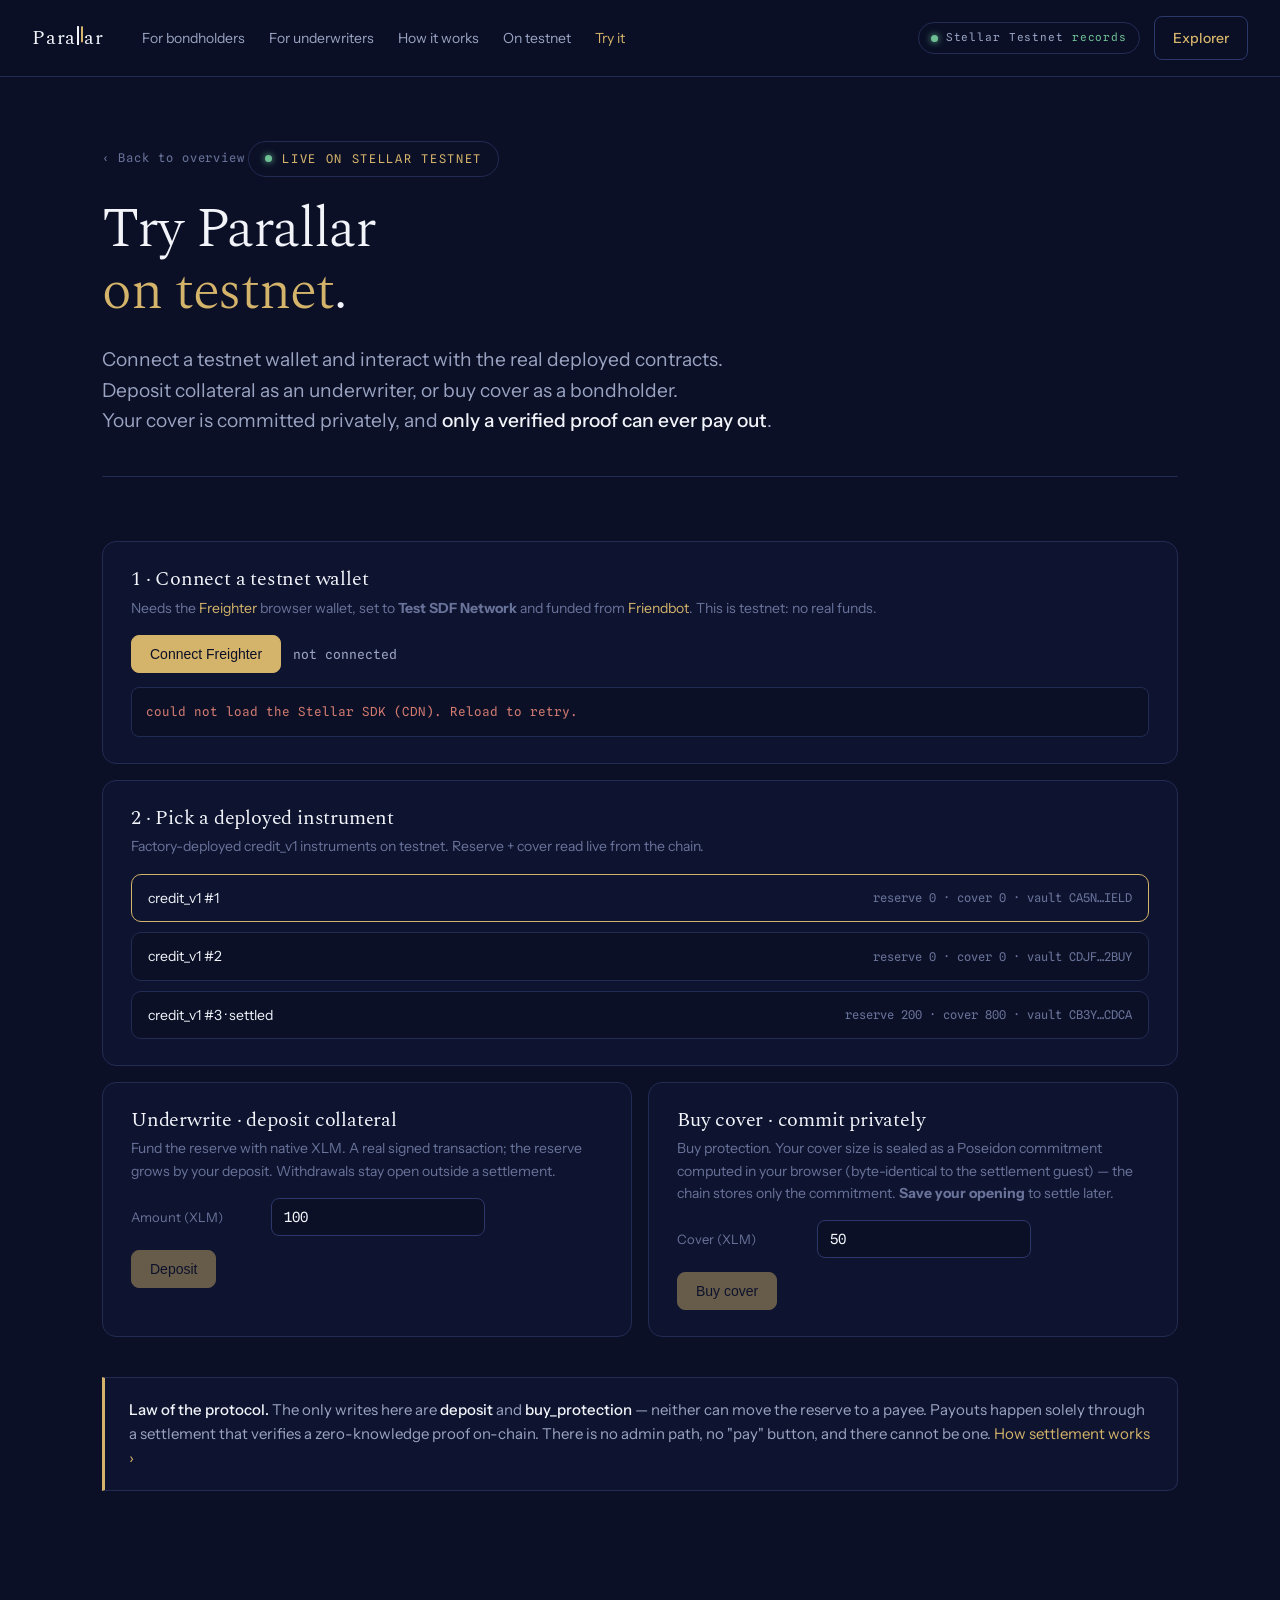
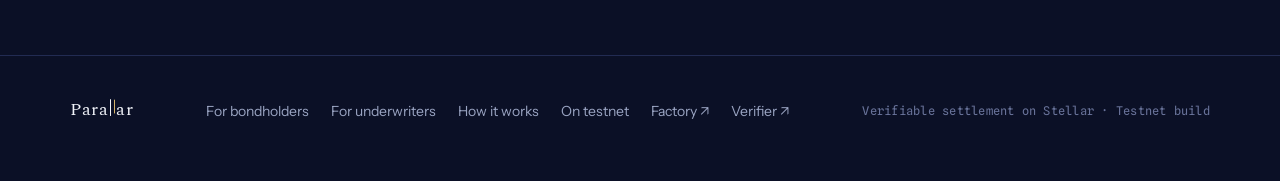
==== frontend/app.html @ 8b85f381 "R32: interactive testnet dApp (centerpiece 4) Connect Freighter and interact with the deployed contr" ====
<!DOCTYPE html>
<html lang="en">
<head>
<meta charset="UTF-8">
<meta name="viewport" content="width=device-width, initial-scale=1.0">
<title>Try it on testnet · Parallar</title>
<meta name="description" content="Interact with Parallar on Stellar testnet: connect a Freighter wallet, deposit collateral as an underwriter, and buy cover as a bondholder (your position committed privately). Only a verified proof can ever pay out.">
<link rel="preconnect" href="https://fonts.googleapis.com">
<link rel="preconnect" href="https://fonts.gstatic.com" crossorigin>
<link href="https://fonts.googleapis.com/css2?family=Spectral:wght@300;400&family=Instrument+Sans:wght@400;500;600&family=Spline+Sans+Mono:wght@400;500&display=swap" rel="stylesheet">
<link rel="stylesheet" href="styles.css">
</head>
<body>
<nav>
  <a class="wordmark" href="index.html">Para<span class="ll"><i></i><i></i></span>ar</a>
  <span class="links">
    <a href="bondholders.html">For bondholders</a>
    <a href="underwriters.html">For underwriters</a>
    <a href="how-it-works.html">How it works</a>
    <a href="testnet.html">On testnet</a>
    <a href="app.html" class="active">Try it</a>
  </span>
  <span class="right">
    <span class="netpill"><span class="dot"></span> Stellar Testnet <span id="net-state" style="color:var(--green)">·</span></span>
    <a class="btn ghost" id="nav-explorer" href="#" target="_blank" rel="noopener">Explorer</a>
  </span>
</nav>

<div class="wrap">
  <header class="page-hero">
    <a class="backlink" href="index.html">‹ Back to overview</a>
    <div class="eyebrow"><span class="dot"></span> Live on Stellar testnet</div>
    <h1>Try Parallar <span class="alt">on testnet</span>.</h1>
    <p class="lead">Connect a testnet wallet and interact with the real deployed contracts.<br>
       Deposit collateral as an underwriter, or buy cover as a bondholder.<br>
       Your cover is committed privately, and <strong>only a verified proof can ever pay out</strong>.</p>
  </header>

  <section class="first">
    <div class="panel">
      <h3>1 · Connect a testnet wallet</h3>
      <p class="hint">Needs the <a href="https://www.freighter.app/" target="_blank" rel="noopener">Freighter</a> browser wallet, set to <b>Test SDF Network</b> and funded from <a href="https://friendbot.stellar.org" target="_blank" rel="noopener">Friendbot</a>. This is testnet: no real funds.</p>
      <div class="wstate">
        <button class="btn" id="connect">Connect Freighter</button>
        <span id="wallet">not connected</span>
      </div>
      <div class="out" id="wallet-out"></div>
    </div>

    <div class="panel">
      <h3>2 · Pick a deployed instrument</h3>
      <p class="hint">Factory-deployed credit_v1 instruments on testnet. Reserve + cover read live from the chain.</p>
      <div class="picker" id="picker"></div>
    </div>

    <div class="actions2">
      <div class="panel under">
        <h3>Underwrite · deposit collateral</h3>
        <p class="hint">Fund the reserve with native XLM. A real signed transaction; the reserve grows by your deposit. Withdrawals stay open outside a settlement.</p>
        <div class="field">
          <label for="dep-amt">Amount (XLM)</label>
          <input id="dep-amt" type="number" min="1" step="1" value="100" inputmode="numeric">
        </div>
        <button class="btn" id="deposit" disabled>Deposit</button>
        <div class="out" id="deposit-out"></div>
      </div>

      <div class="panel buy">
        <h3>Buy cover · commit privately</h3>
        <p class="hint">Buy protection. Your cover size is sealed as a Poseidon commitment computed in your browser (byte-identical to the settlement guest) — the chain stores only the commitment. <b>Save your opening</b> to settle later.</p>
        <div class="field">
          <label for="cov-amt">Cover (XLM)</label>
          <input id="cov-amt" type="number" min="1" step="1" value="50" inputmode="numeric">
        </div>
        <button class="btn" id="buy" disabled>Buy cover</button>
        <div class="out" id="buy-out"></div>
      </div>
    </div>

    <div class="callout"><b>Law of the protocol.</b> The only writes here are <b>deposit</b> and <b>buy_protection</b> — neither can move the reserve to a payee. Payouts happen solely through a settlement that verifies a zero-knowledge proof on-chain. There is no admin path, no "pay" button, and there cannot be one. <a href="how-it-works.html">How settlement works ›</a></div>
  </section>
</div>

<footer>
  <div class="foot-grid">
    <a class="wordmark" href="index.html" style="font-size:18px">Para<span class="ll"><i></i><i></i></span>ar</a>
    <div class="foot-links">
      <a href="bondholders.html">For bondholders</a>
      <a href="underwriters.html">For underwriters</a>
      <a href="how-it-works.html">How it works</a>
      <a href="testnet.html">On testnet</a>
      <a id="f-factory" href="#" target="_blank" rel="noopener">Factory ↗</a>
      <a id="f-verifier" href="#" target="_blank" rel="noopener">Verifier ↗</a>
    </div>
    <span class="mono">Verifiable settlement on Stellar · Testnet build</span>
  </div>
</footer>

<script type="module" src="dapp.js"></script>
</body>
</html>
---- frontend/styles.css ----
:root{
  --ink:#0B1026; --ink-2:#0E1430; --ink-3:#141C40; --ink-4:#1A2350;
  --paper:#F2F4FA; --dim:#9AA4C2; --faint:#69739A;
  --brass:#D4B36A; --brass-bright:#E8CE8C; --brass-dim:#897449;
  --teal:#6FB8C9; --teal-dim:#2f5a64;
  --red:#D07A70; --green:#6FBF95; --green-dim:#2f6149;
  --hairline:#222B52; --line-2:#2C376A; --max:1140px;
}
*{margin:0;padding:0;box-sizing:border-box}
html{scroll-behavior:smooth}
body{background:var(--ink);color:var(--paper);font-family:'Instrument Sans',system-ui,sans-serif;font-size:16px;line-height:1.6;-webkit-font-smoothing:antialiased;overflow-x:hidden}
::selection{background:var(--brass);color:var(--ink)}
h1,h2,h3,.serif{font-family:'Spectral',serif;font-weight:300;line-height:1.12;letter-spacing:-0.01em;text-wrap:balance}
.mono{font-family:'Spline Sans Mono',monospace;letter-spacing:.02em}
a{color:var(--brass);text-decoration:none}
a:hover{color:var(--brass-bright)}
svg{display:block}
/* kill orphans in body copy automatically */
p,li,.lead,.sub,.desc{text-wrap:pretty}

.wordmark{display:inline-flex;align-items:baseline;font-family:'Spectral',serif;font-weight:400;letter-spacing:.04em;color:var(--paper)}
.wordmark .ll{display:inline-flex;align-items:flex-end;margin:0 .04em;position:relative;top:.02em}
.wordmark .ll i{display:block;width:.085em;background:var(--paper);height:.92em;border-radius:.5px}
.wordmark .ll i+i{margin-left:.14em;background:var(--brass);height:.78em;transform:translateY(-.14em)}
a.wordmark:hover{color:var(--paper)}

nav{position:sticky;top:0;z-index:60;display:flex;align-items:center;gap:28px;padding:16px 32px;background:rgba(11,16,38,.9);border-bottom:1px solid var(--hairline);backdrop-filter:blur(8px)}
nav .wordmark{font-size:20px}
nav .links{display:flex;gap:24px;margin-left:10px;font-size:14px}
nav .links a{color:var(--dim)}
nav .links a:hover,nav .links a.active{color:var(--paper)}
nav .links a.active{color:var(--brass)}
nav .right{margin-left:auto;display:flex;align-items:center;gap:14px}
.netpill{display:inline-flex;align-items:center;gap:8px;font-family:'Spline Sans Mono',monospace;font-size:11px;letter-spacing:.08em;color:var(--dim);border:1px solid var(--hairline);padding:6px 12px;border-radius:999px}
.dot{width:7px;height:7px;border-radius:50%;background:var(--green);box-shadow:0 0 7px var(--green)}
.btn{display:inline-flex;align-items:center;gap:8px;font-size:14px;font-weight:500;padding:10px 18px;border-radius:8px;border:1px solid var(--brass);color:var(--ink);background:var(--brass);transition:.18s;cursor:pointer}
.btn:hover{background:var(--brass-bright)}
.btn.ghost{background:transparent;color:var(--brass);border-color:var(--line-2)}
.btn.ghost:hover{border-color:var(--brass);color:var(--brass-bright)}

.wrap{max-width:var(--max);margin:0 auto;padding:0 32px}

.hero{padding:88px 0 8px;text-align:center}
.eyebrow{display:inline-flex;align-items:center;gap:10px;font-family:'Spline Sans Mono',monospace;font-size:12px;letter-spacing:.14em;text-transform:uppercase;color:var(--brass);border:1px solid var(--hairline);border-radius:999px;padding:7px 16px;margin-bottom:30px}
.hero h1{font-size:clamp(40px,6vw,72px);max-width:18ch;margin:0 auto 24px;letter-spacing:-0.02em}
.hero h1 .alt{color:var(--brass)}
.hero .sub{font-size:clamp(17px,1.6vw,20px);color:var(--dim);max-width:56ch;margin:0 auto 16px}
.hero .sub strong{color:var(--paper);font-weight:500}
.hero .tags{font-family:'Spline Sans Mono',monospace;font-size:13px;color:var(--faint);margin-bottom:34px}
.hero .tags b{color:var(--brass)}
.hero-cta{display:flex;gap:14px;justify-content:center;flex-wrap:wrap}

/* sub-page header (smaller than the home hero) */
.page-hero{padding:64px 0 40px;border-bottom:1px solid var(--hairline)}
.page-hero .eyebrow{margin-bottom:22px}
.page-hero h1{font-size:clamp(34px,4.6vw,56px);max-width:18ch;margin-bottom:20px;letter-spacing:-0.02em}
.page-hero h1 .alt{color:var(--brass)}
.page-hero .lead{font-size:clamp(17px,1.5vw,20px);color:var(--dim);max-width:60ch}
.page-hero .lead strong{color:var(--paper);font-weight:500}
.backlink{font-family:'Spline Sans Mono',monospace;font-size:12px;letter-spacing:.08em;color:var(--faint);margin-bottom:22px;display:inline-block}
.backlink:hover{color:var(--brass)}

.stats{max-width:var(--max);margin:60px auto 0;padding:0 32px}
.stats-lab{font-family:'Spline Sans Mono',monospace;font-size:11px;letter-spacing:.16em;text-transform:uppercase;color:var(--faint);text-align:center;margin-bottom:16px}
.stats-grid{display:grid;grid-template-columns:repeat(4,1fr);border:1px solid var(--hairline);border-radius:14px;overflow:hidden;background:var(--ink-2)}
.stat{padding:24px 22px;border-right:1px solid var(--hairline)}
.stat:last-child{border-right:none}
.stat .v{font-family:'Spectral',serif;font-weight:300;font-size:32px;color:var(--paper);line-height:1}
.stat .v .live{color:var(--green)}
.stat .k{font-family:'Spline Sans Mono',monospace;font-size:11px;letter-spacing:.08em;text-transform:uppercase;color:var(--faint);margin-top:12px}

section{padding:80px 0;border-top:1px solid var(--hairline);margin-top:60px}
section.first{border-top:none;margin-top:0;padding-top:64px}
.sec-top{display:flex;align-items:flex-end;justify-content:space-between;gap:20px;margin-bottom:30px;flex-wrap:wrap}
.sec-top .label{font-family:'Spline Sans Mono',monospace;font-size:12px;letter-spacing:.16em;text-transform:uppercase;color:var(--brass);margin-bottom:12px}
.sec-top h2{font-size:clamp(28px,3.4vw,42px);max-width:20ch}
.sec-top p{color:var(--dim);max-width:46ch;font-size:15px}
.sec-link{font-family:'Spline Sans Mono',monospace;font-size:13px;margin-top:18px;display:inline-block}

/* prose / lead blocks for content pages */
.lead{font-size:clamp(17px,1.5vw,20px);color:var(--dim);max-width:62ch}
.lead strong{color:var(--paper);font-weight:500}
.prose{max-width:66ch;color:var(--dim);font-size:16px}
.prose p{margin-bottom:16px}
.prose p strong,.prose b{color:var(--paper);font-weight:500}
.prose h3{font-size:21px;font-weight:400;color:var(--paper);margin:30px 0 10px}

/* callout + formula */
.callout{border:1px solid var(--hairline);border-left:3px solid var(--brass);border-radius:0 10px 10px 0;background:var(--ink-2);padding:20px 24px;margin:24px 0;color:var(--dim);font-size:15px}
.callout b{color:var(--paper);font-weight:500}
.formula{border:1px solid var(--line-2);border-radius:12px;background:var(--ink-2);padding:26px 28px;text-align:center;margin:24px 0}
.formula .eq{font-family:'Spline Sans Mono',monospace;font-size:clamp(15px,2vw,20px);color:var(--brass-bright);letter-spacing:.02em}
.formula .cap{font-size:13.5px;color:var(--faint);margin-top:14px}

/* generic two-column */
.two-col{display:grid;grid-template-columns:repeat(2,1fr);gap:16px}
.three-col{display:grid;grid-template-columns:repeat(3,1fr);gap:14px}

/* overview cards (the two participant sides) */
.sides{display:grid;grid-template-columns:1fr 1fr;gap:16px}
.side{border:1px solid var(--hairline);border-radius:14px;padding:30px 30px;background:var(--ink-2);position:relative;overflow:hidden}
.side::before{content:"";position:absolute;left:0;top:0;bottom:0;width:3px}
.side.buy::before{background:var(--brass)}
.side.under::before{background:var(--teal)}
.side .who{font-family:'Spline Sans Mono',monospace;font-size:11px;letter-spacing:.12em;text-transform:uppercase;margin-bottom:14px}
.side.buy .who{color:var(--brass)}
.side.under .who{color:var(--teal)}
.side h3{font-size:24px;font-weight:400;margin-bottom:10px}
.side .desc{color:var(--dim);font-size:15px;margin-bottom:20px}
.side .desc b{color:var(--paper);font-weight:500}
.side ul{list-style:none;display:grid;gap:11px}
.side li{display:grid;grid-template-columns:20px 1fr;gap:11px;font-size:14.5px;color:var(--dim)}
.side li b{color:var(--paper);font-weight:500}
.side li .ck{color:var(--green);font-family:'Spline Sans Mono',monospace}
.side.under li .ck{color:var(--teal)}
.side .more{margin-top:20px;font-family:'Spline Sans Mono',monospace;font-size:13px;display:inline-block}

.steps{display:grid;grid-template-columns:repeat(4,1fr);gap:14px}
.scard{border:1px solid var(--hairline);border-radius:12px;background:var(--ink-2);padding:24px 22px}
.scard .n{font-family:'Spline Sans Mono',monospace;font-size:12px;color:var(--brass);letter-spacing:.06em}
.scard h3{font-size:19px;margin:14px 0 8px;font-weight:400}
.scard p{font-size:14.5px;color:var(--dim)}
.scard p b{color:var(--paper);font-weight:500}

.feats{display:grid;grid-template-columns:repeat(3,1fr);gap:14px}
.feat{border:1px solid var(--hairline);border-radius:12px;padding:24px;background:linear-gradient(180deg,var(--ink-2),var(--ink))}
.feat .ic{width:32px;height:32px;color:var(--brass);margin-bottom:16px}
.feat h3{font-size:17px;font-weight:500;margin-bottom:7px;font-family:'Instrument Sans'}
.feat p{font-size:14px;color:var(--dim)}
.feat p b{color:var(--paper);font-weight:500}

/* deployed-on-testnet table */
.dep{border:1px solid var(--hairline);border-radius:14px;overflow:hidden}
.dep-head,.dep-row{display:grid;grid-template-columns:1.8fr 1fr 1.1fr 1fr;gap:16px;padding:15px 24px;align-items:center}
.dep-head{background:var(--ink-2);font-family:'Spline Sans Mono',monospace;font-size:11px;letter-spacing:.1em;text-transform:uppercase;color:var(--faint);border-bottom:1px solid var(--hairline)}
.dep-row{border-bottom:1px solid var(--hairline)}
.dep-row:last-child{border-bottom:none}
.dep-row:hover{background:var(--ink-2)}
.dep-row .name{font-size:15px;color:var(--paper)}
.dep-row .sm{font-family:'Spline Sans Mono',monospace;font-size:12.5px;color:var(--dim)}
.dep-row a{font-family:'Spline Sans Mono',monospace;font-size:12.5px}
.tag{display:inline-flex;align-items:center;gap:7px;font-family:'Spline Sans Mono',monospace;font-size:11px;letter-spacing:.06em;text-transform:uppercase;padding:5px 11px;border-radius:999px;border:1px solid var(--line-2);color:var(--dim)}
.tag.settled{color:var(--green);border-color:var(--green-dim)}
.tag.deployed{color:var(--brass);border-color:var(--brass-dim)}
.tag .dot{width:6px;height:6px}
.dep-note{padding:14px 24px;background:var(--ink-2);font-size:13px;color:var(--faint);border-top:1px solid var(--hairline)}
.dep.full .dep-head,.dep.full .dep-row{grid-template-columns:.5fr 1.1fr .8fr .8fr 1.1fr .9fr}

/* contract address rows */
.addr-list{display:grid;gap:1px;background:var(--hairline);border:1px solid var(--hairline);border-radius:12px;overflow:hidden}
.addr-row{display:flex;justify-content:space-between;align-items:center;gap:16px;background:var(--ink-2);padding:15px 22px;flex-wrap:wrap}
.addr-row .lbl{font-size:14px;color:var(--paper)}
.addr-row .lbl small{display:block;color:var(--faint);font-size:12px}
.addr-row a{font-family:'Spline Sans Mono',monospace;font-size:13px}

.settle{display:grid;grid-template-columns:1.1fr .9fr;border:1px solid var(--green-dim);border-radius:14px;overflow:hidden;background:linear-gradient(135deg,rgba(111,191,149,.07),transparent 55%);margin-top:16px}
.settle .left{padding:32px 34px}
.settle .right{padding:32px;border-left:1px solid var(--hairline);background:var(--ink-2)}
.settle .tag{margin-bottom:16px}
.settle h3{font-size:clamp(22px,2.5vw,30px);font-weight:300;margin-bottom:12px;font-family:'Spectral',serif}
.settle h3 .alt{color:var(--brass)}
.settle p{color:var(--dim);font-size:15px}
.settle p b{color:var(--paper);font-weight:500}
.pipe{display:flex;align-items:center;gap:9px;flex-wrap:wrap;margin-top:20px;font-family:'Spline Sans Mono',monospace;font-size:12.5px}
.pipe .n{padding:7px 12px;border:1px solid var(--line-2);border-radius:7px;color:var(--dim)}
.pipe .n.hot{color:var(--brass);border-color:var(--brass-dim)}
.pipe .n.paid{color:var(--green);border-color:var(--green-dim)}
.pipe .a{color:var(--faint)}
.rcpt{font-family:'Spline Sans Mono',monospace;font-size:13px}
.rcpt .row{display:flex;justify-content:space-between;gap:12px;padding:11px 0;border-bottom:1px dashed var(--hairline)}
.rcpt .row:last-child{border-bottom:none}
.rcpt .row .k{color:var(--faint)}
.rcpt .row .vv{color:var(--paper);text-align:right}
.rcpt .row .vv.g{color:var(--green)}
.rcpt .txbtn{display:block;margin-top:18px;text-align:center;font-size:13px;border:1px solid var(--line-2);border-radius:8px;padding:11px;color:var(--brass)}
.rcpt .txbtn:hover{border-color:var(--brass)}

/* interactive dApp */
.panel{border:1px solid var(--hairline);border-radius:14px;background:var(--ink-2);padding:26px 28px;margin-bottom:16px}
.panel h3{font-size:20px;font-weight:400;margin-bottom:6px}
.panel .hint{color:var(--faint);font-size:14px;margin-bottom:16px;text-wrap:pretty}
.wstate{display:flex;align-items:center;gap:12px;flex-wrap:wrap;font-family:'Spline Sans Mono',monospace;font-size:13px;color:var(--dim)}
.wstate .ok{color:var(--green)}
.wstate .warn{color:var(--red)}
.field{display:flex;gap:10px;align-items:center;flex-wrap:wrap;margin:14px 0}
.field label{font-size:13px;color:var(--faint);min-width:130px}
.field input,.field select{background:var(--ink);border:1px solid var(--line-2);border-radius:8px;color:var(--paper);padding:10px 12px;font-family:'Spline Sans Mono',monospace;font-size:14px;min-width:160px}
.field input:focus,.field select:focus{outline:none;border-color:var(--brass)}
.btn[disabled]{opacity:.45;cursor:not-allowed}
.out{font-family:'Spline Sans Mono',monospace;font-size:12.5px;color:var(--dim);background:var(--ink);border:1px solid var(--hairline);border-radius:8px;padding:14px;margin-top:14px;white-space:pre-wrap;word-break:break-all;display:none}
.out.show{display:block}
.out .g{color:var(--green)}
.out .b{color:var(--red)}
.out a{font-size:12.5px}
.actions2{display:grid;grid-template-columns:1fr 1fr;gap:16px}
@media(max-width:860px){.actions2{grid-template-columns:1fr}}
.picker{display:grid;gap:10px;margin-top:6px}
.pick{display:flex;justify-content:space-between;gap:12px;align-items:center;border:1px solid var(--hairline);border-radius:10px;padding:12px 16px;cursor:pointer;background:var(--ink)}
.pick:hover{border-color:var(--line-2)}
.pick.sel{border-color:var(--brass);background:var(--ink-2)}
.pick .nm{font-size:14px;color:var(--paper)}
.pick .meta{font-family:'Spline Sans Mono',monospace;font-size:12px;color:var(--faint)}

/* comparison table */
.cmp-wrap{border:1px solid var(--hairline);border-radius:12px;overflow:hidden}
.cmp{width:100%;border-collapse:collapse;font-size:14px}
.cmp th,.cmp td{text-align:left;padding:13px 16px;border-bottom:1px solid var(--hairline);vertical-align:top}
.cmp tr:last-child td{border-bottom:none}
.cmp thead th{font-family:'Spline Sans Mono',monospace;font-size:11px;letter-spacing:.08em;text-transform:uppercase;color:var(--faint);font-weight:400}
.cmp td{color:var(--dim)}
.cmp td:first-child{color:var(--paper);font-weight:500;white-space:nowrap}
.cmp tbody tr.pr{background:var(--ink-2)}
.cmp tbody tr.pr td{color:var(--paper)}
.cmp tbody tr.pr td:first-child{color:var(--brass)}
@media(max-width:860px){.cmp,.cmp thead{font-size:12px}.cmp th,.cmp td{padding:10px 10px}}

/* faq / numbered list for content pages */
.qa{border-top:1px solid var(--hairline)}
.qa .item{padding:24px 0;border-bottom:1px solid var(--hairline)}
.qa .q{font-size:18px;color:var(--paper);font-weight:500;margin-bottom:8px;font-family:'Instrument Sans'}
.qa .a{color:var(--dim);font-size:15px;max-width:70ch}
.qa .a b{color:var(--paper);font-weight:500}

footer{padding:40px 32px 56px;border-top:1px solid var(--hairline);margin-top:60px}
.foot-grid{max-width:var(--max);margin:0 auto;display:flex;justify-content:space-between;align-items:center;gap:24px;flex-wrap:wrap}
.foot-grid .mono{font-size:12px;color:var(--faint)}
.foot-links{display:flex;gap:22px;font-size:14px;flex-wrap:wrap}
.foot-links a{color:var(--dim)}.foot-links a:hover{color:var(--brass)}
.err{color:var(--red);text-align:center;padding:30px}

@media(max-width:860px){
  .stats-grid{grid-template-columns:1fr 1fr}.stat{border-bottom:1px solid var(--hairline)}
  .sides,.two-col{grid-template-columns:1fr}.steps{grid-template-columns:1fr 1fr}.feats,.three-col{grid-template-columns:1fr}
  .settle{grid-template-columns:1fr}.settle .right{border-left:none;border-top:1px solid var(--hairline)}
  nav{gap:14px}nav .links{display:none}.dep-head{display:none}.dep-row{grid-template-columns:1fr 1fr;gap:8px 16px}
  .dep.full .dep-row{grid-template-columns:1fr 1fr}
}
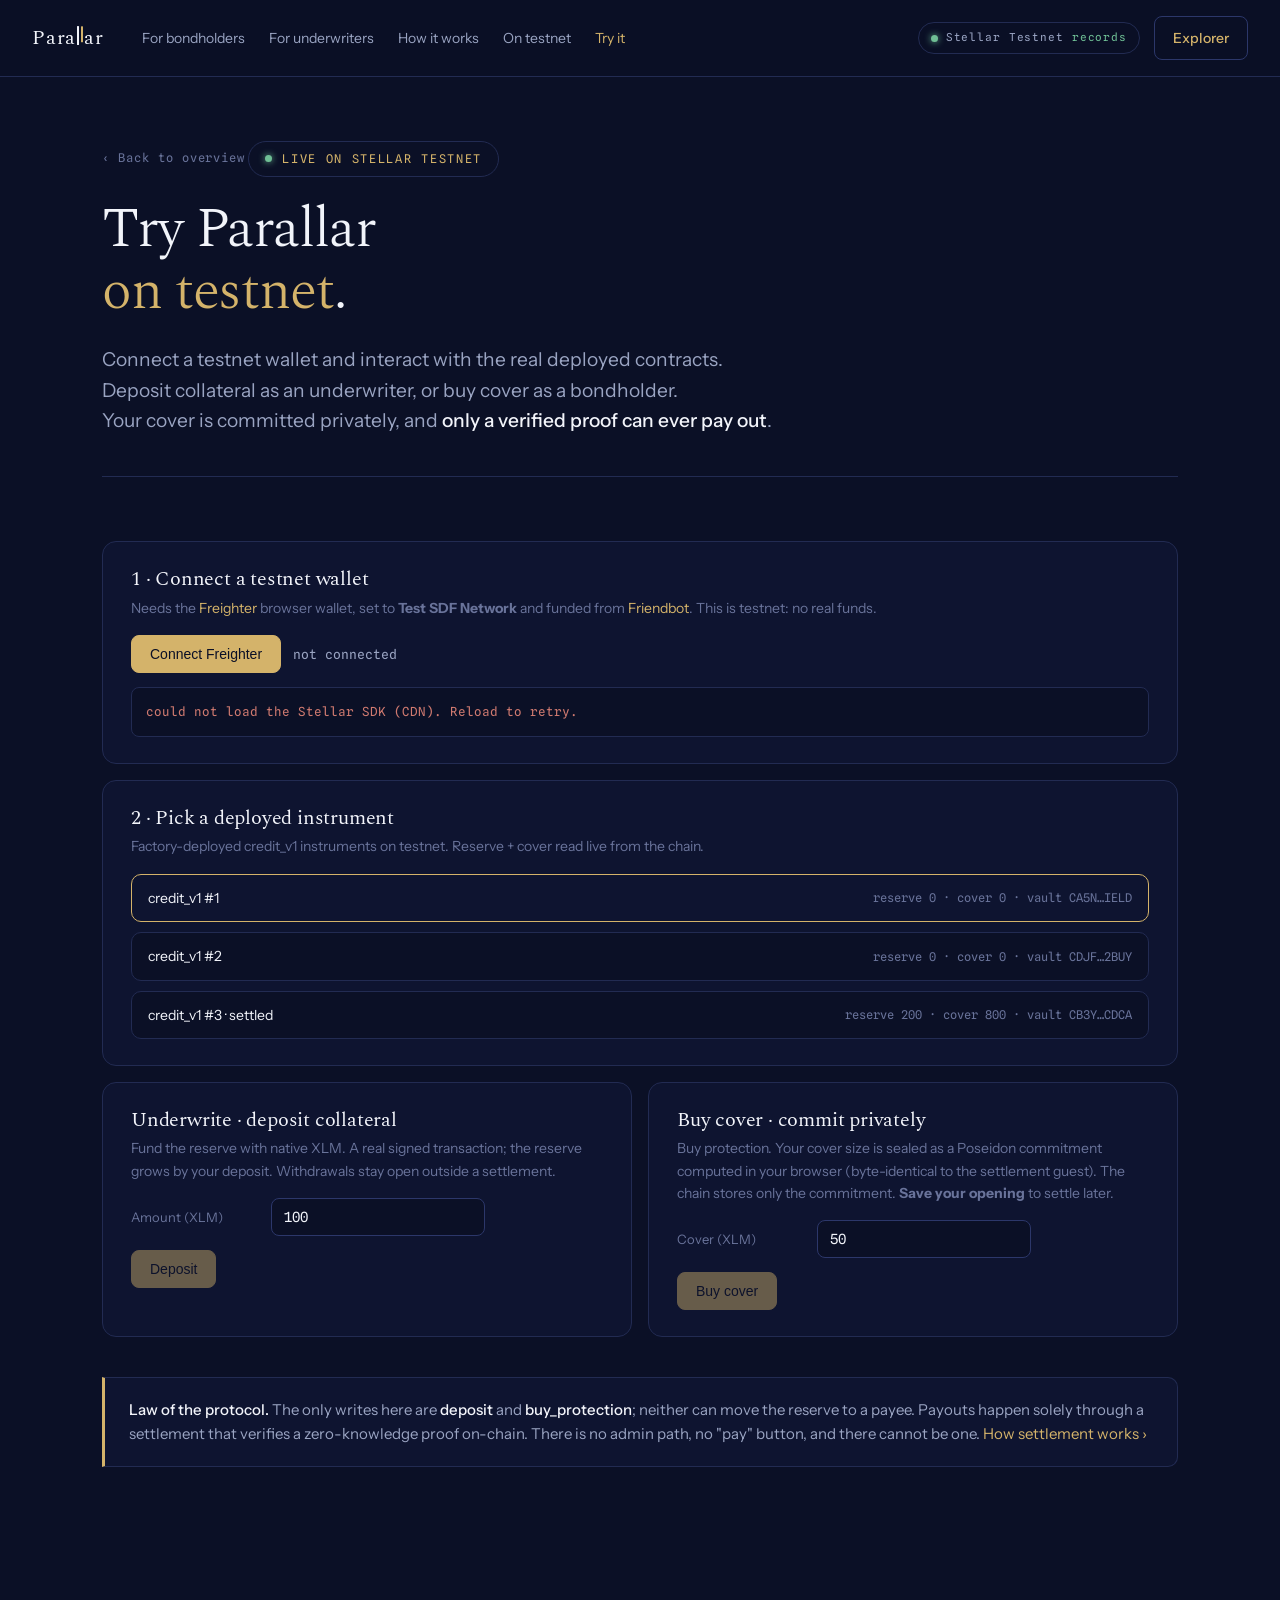
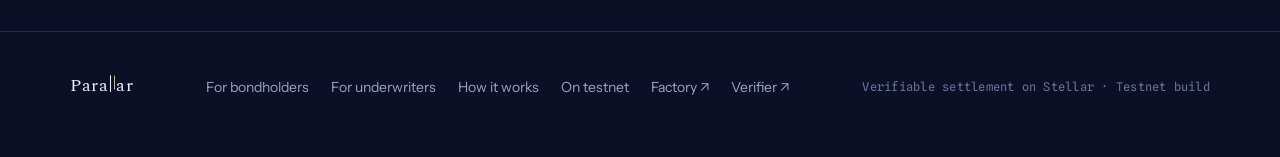
==== commit 25367da5: "R34: audit-readiness pack — property tests + CI + threat model Rigor + backability, no new attack su" ====
--- a/frontend/app.html
+++ b/frontend/app.html
@@ -67,7 +67,7 @@
 
       <div class="panel buy">
         <h3>Buy cover · commit privately</h3>
-        <p class="hint">Buy protection. Your cover size is sealed as a Poseidon commitment computed in your browser (byte-identical to the settlement guest) — the chain stores only the commitment. <b>Save your opening</b> to settle later.</p>
+        <p class="hint">Buy protection. Your cover size is sealed as a Poseidon commitment computed in your browser (byte-identical to the settlement guest). The chain stores only the commitment. <b>Save your opening</b> to settle later.</p>
         <div class="field">
           <label for="cov-amt">Cover (XLM)</label>
           <input id="cov-amt" type="number" min="1" step="1" value="50" inputmode="numeric">
@@ -77,7 +77,7 @@
       </div>
     </div>
 
-    <div class="callout"><b>Law of the protocol.</b> The only writes here are <b>deposit</b> and <b>buy_protection</b> — neither can move the reserve to a payee. Payouts happen solely through a settlement that verifies a zero-knowledge proof on-chain. There is no admin path, no "pay" button, and there cannot be one. <a href="how-it-works.html">How settlement works ›</a></div>
+    <div class="callout"><b>Law of the protocol.</b> The only writes here are <b>deposit</b> and <b>buy_protection</b>; neither can move the reserve to a payee. Payouts happen solely through a settlement that verifies a zero-knowledge proof on-chain. There is no admin path, no "pay" button, and there cannot be one. <a href="how-it-works.html">How settlement works ›</a></div>
   </section>
 </div>
 
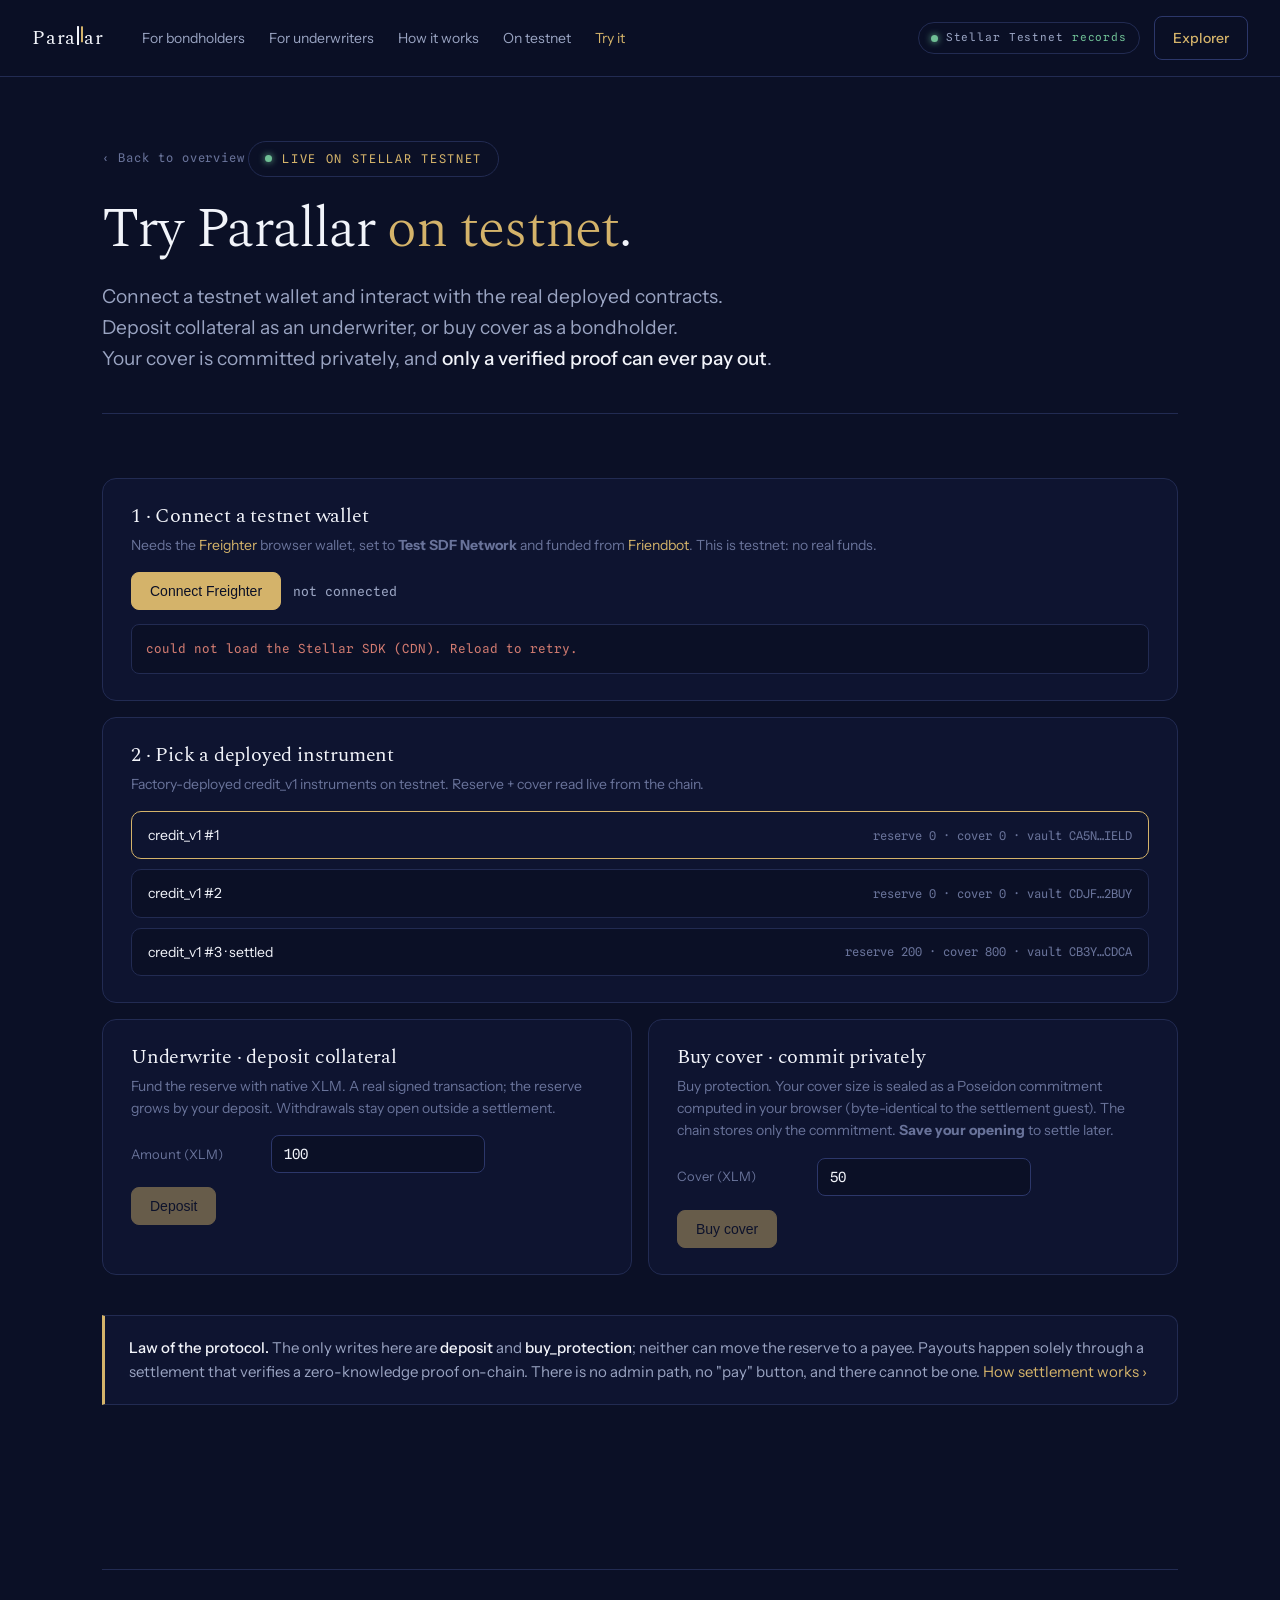
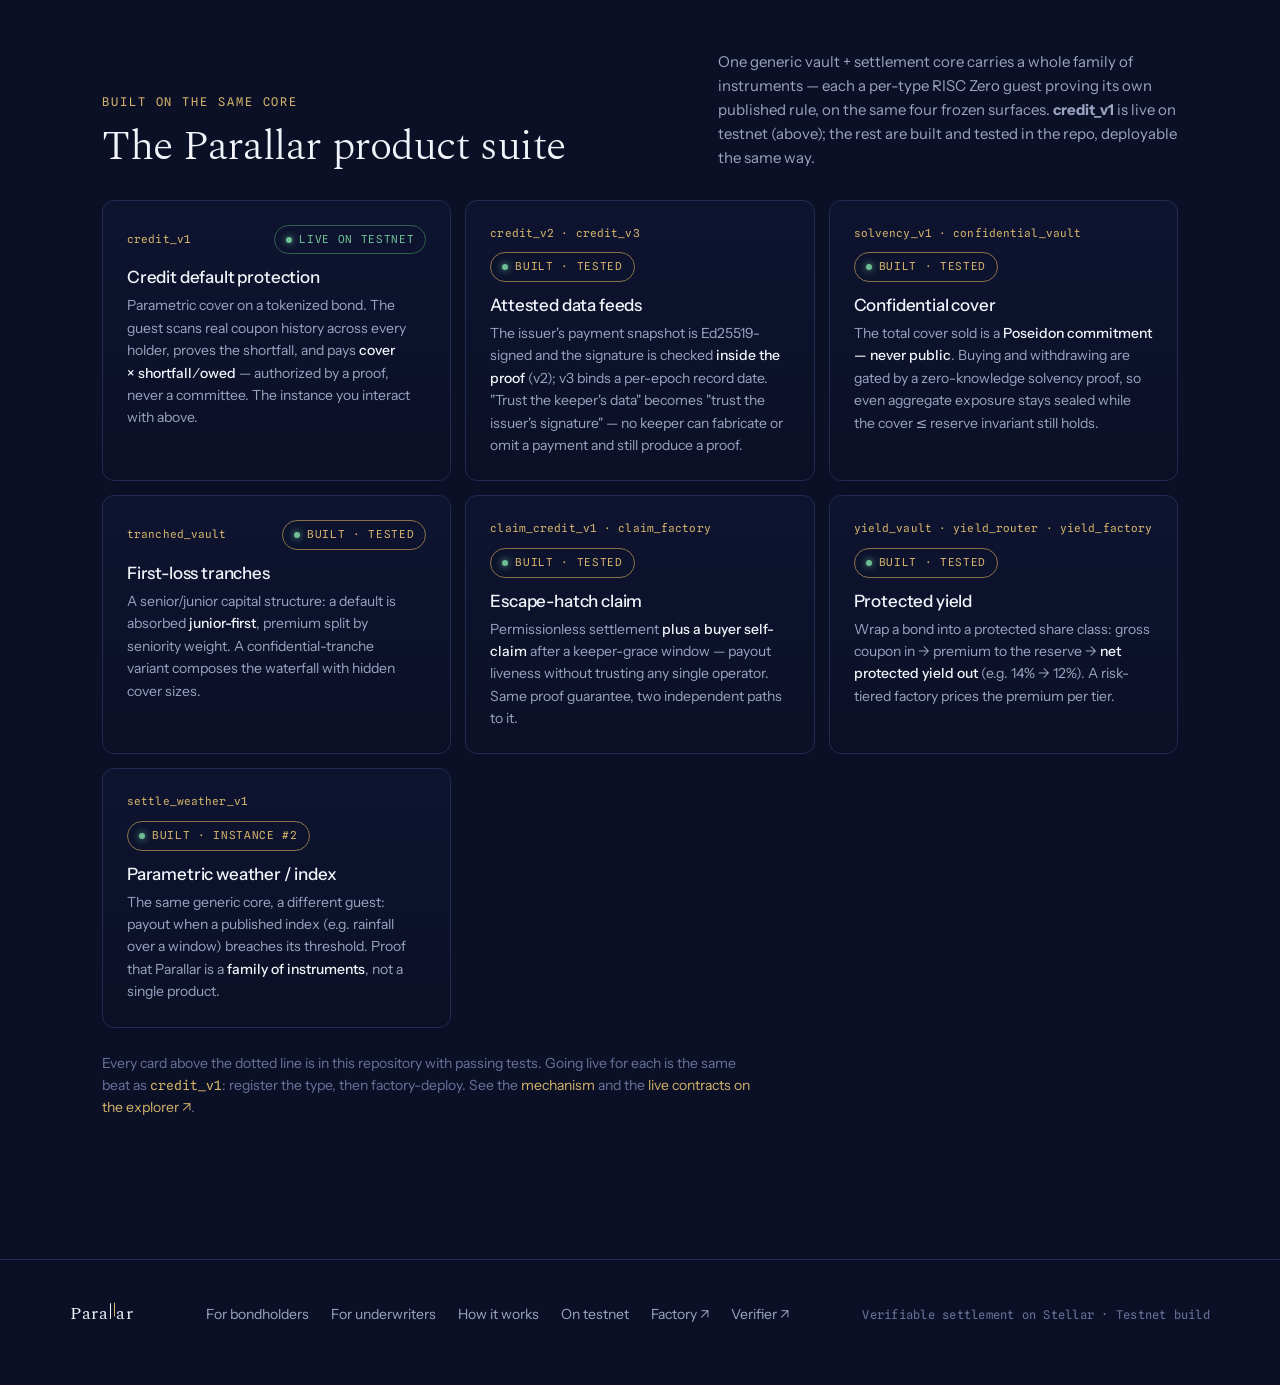
==== commit badd3cda: "R70: dApp — product-suite gallery (full family) + dapp.js data-path fix The dApp only showed credit_" ====
--- a/frontend/app.html
+++ b/frontend/app.html
@@ -79,6 +79,62 @@
 
     <div class="callout"><b>Law of the protocol.</b> The only writes here are <b>deposit</b> and <b>buy_protection</b>; neither can move the reserve to a payee. Payouts happen solely through a settlement that verifies a zero-knowledge proof on-chain. There is no admin path, no "pay" button, and there cannot be one. <a href="how-it-works.html">How settlement works ›</a></div>
   </section>
+
+  <section>
+    <div class="sec-top">
+      <div>
+        <div class="label">Built on the same core</div>
+        <h2>The Parallar product suite</h2>
+      </div>
+      <p>One generic vault + settlement core carries a whole family of instruments — each a per-type RISC&nbsp;Zero guest proving its own published rule, on the same four frozen surfaces. <b>credit_v1</b> is live on testnet (above); the rest are built and tested in the repo, deployable the same way.</p>
+    </div>
+
+    <div class="feats prod-grid">
+      <div class="feat prod">
+        <div class="prod-top"><code class="prod-id">credit_v1</code><span class="tag settled"><span class="dot"></span> Live on testnet</span></div>
+        <h3>Credit default protection</h3>
+        <p>Parametric cover on a tokenized bond. The guest scans real coupon history across every holder, proves the shortfall, and pays <b>cover × shortfall ⁄ owed</b> — authorized by a proof, never a committee. The instance you interact with above.</p>
+      </div>
+
+      <div class="feat prod">
+        <div class="prod-top"><code class="prod-id">credit_v2 · credit_v3</code><span class="tag built"><span class="dot"></span> Built · tested</span></div>
+        <h3>Attested data feeds</h3>
+        <p>The issuer's payment snapshot is Ed25519-signed and the signature is checked <b>inside the proof</b> (v2); v3 binds a per-epoch record date. "Trust the keeper's data" becomes "trust the issuer's signature" — no keeper can fabricate or omit a payment and still produce a proof.</p>
+      </div>
+
+      <div class="feat prod">
+        <div class="prod-top"><code class="prod-id">solvency_v1 · confidential_vault</code><span class="tag built"><span class="dot"></span> Built · tested</span></div>
+        <h3>Confidential cover</h3>
+        <p>The total cover sold is a <b>Poseidon commitment — never public</b>. Buying and withdrawing are gated by a zero-knowledge solvency proof, so even aggregate exposure stays sealed while the cover&nbsp;≤&nbsp;reserve invariant still holds.</p>
+      </div>
+
+      <div class="feat prod">
+        <div class="prod-top"><code class="prod-id">tranched_vault</code><span class="tag built"><span class="dot"></span> Built · tested</span></div>
+        <h3>First-loss tranches</h3>
+        <p>A senior/junior capital structure: a default is absorbed <b>junior-first</b>, premium split by seniority weight. A confidential-tranche variant composes the waterfall with hidden cover sizes.</p>
+      </div>
+
+      <div class="feat prod">
+        <div class="prod-top"><code class="prod-id">claim_credit_v1 · claim_factory</code><span class="tag built"><span class="dot"></span> Built · tested</span></div>
+        <h3>Escape-hatch claim</h3>
+        <p>Permissionless settlement <b>plus a buyer self-claim</b> after a keeper-grace window — payout liveness without trusting any single operator. Same proof guarantee, two independent paths to it.</p>
+      </div>
+
+      <div class="feat prod">
+        <div class="prod-top"><code class="prod-id">yield_vault · yield_router · yield_factory</code><span class="tag built"><span class="dot"></span> Built · tested</span></div>
+        <h3>Protected yield</h3>
+        <p>Wrap a bond into a protected share class: gross coupon in → premium to the reserve → <b>net protected yield out</b> (e.g. 14%&nbsp;→&nbsp;12%). A risk-tiered factory prices the premium per tier.</p>
+      </div>
+
+      <div class="feat prod">
+        <div class="prod-top"><code class="prod-id">settle_weather_v1</code><span class="tag built"><span class="dot"></span> Built · instance #2</span></div>
+        <h3>Parametric weather / index</h3>
+        <p>The same generic core, a different guest: payout when a published index (e.g. rainfall over a window) breaches its threshold. Proof that Parallar is a <b>family of instruments</b>, not a single product.</p>
+      </div>
+    </div>
+
+    <p class="prod-foot">Every card above the dotted line is in this repository with passing tests. Going live for each is the same beat as <code>credit_v1</code>: register the type, then factory-deploy. See the <a href="how-it-works.html">mechanism</a> and the <a id="prod-explorer" href="#" target="_blank" rel="noopener">live contracts on the explorer ↗</a>.</p>
+  </section>
 </div>
 
 <footer>
--- a/frontend/styles.css
+++ b/frontend/styles.css
@@ -42,7 +42,7 @@
 
 .hero{padding:88px 0 8px;text-align:center}
 .eyebrow{display:inline-flex;align-items:center;gap:10px;font-family:'Spline Sans Mono',monospace;font-size:12px;letter-spacing:.14em;text-transform:uppercase;color:var(--brass);border:1px solid var(--hairline);border-radius:999px;padding:7px 16px;margin-bottom:30px}
-.hero h1{font-size:clamp(40px,6vw,72px);max-width:18ch;margin:0 auto 24px;letter-spacing:-0.02em}
+.hero h1{font-size:clamp(40px,6vw,72px);max-width:22ch;margin:0 auto 24px;letter-spacing:-0.02em}
 .hero h1 .alt{color:var(--brass)}
 .hero .sub{font-size:clamp(17px,1.6vw,20px);color:var(--dim);max-width:56ch;margin:0 auto 16px}
 .hero .sub strong{color:var(--paper);font-weight:500}
@@ -53,7 +53,7 @@
 /* sub-page header (smaller than the home hero) */
 .page-hero{padding:64px 0 40px;border-bottom:1px solid var(--hairline)}
 .page-hero .eyebrow{margin-bottom:22px}
-.page-hero h1{font-size:clamp(34px,4.6vw,56px);max-width:18ch;margin-bottom:20px;letter-spacing:-0.02em}
+.page-hero h1{font-size:clamp(34px,4.6vw,56px);max-width:30ch;margin-bottom:20px;letter-spacing:-0.02em}
 .page-hero h1 .alt{color:var(--brass)}
 .page-hero .lead{font-size:clamp(17px,1.5vw,20px);color:var(--dim);max-width:60ch}
 .page-hero .lead strong{color:var(--paper);font-weight:500}
@@ -73,7 +73,7 @@
 section.first{border-top:none;margin-top:0;padding-top:64px}
 .sec-top{display:flex;align-items:flex-end;justify-content:space-between;gap:20px;margin-bottom:30px;flex-wrap:wrap}
 .sec-top .label{font-family:'Spline Sans Mono',monospace;font-size:12px;letter-spacing:.16em;text-transform:uppercase;color:var(--brass);margin-bottom:12px}
-.sec-top h2{font-size:clamp(28px,3.4vw,42px);max-width:20ch}
+.sec-top h2{font-size:clamp(28px,3.4vw,42px);max-width:28ch}
 .sec-top p{color:var(--dim);max-width:46ch;font-size:15px}
 .sec-link{font-family:'Spline Sans Mono',monospace;font-size:13px;margin-top:18px;display:inline-block}
 
@@ -128,6 +128,13 @@
 .feat h3{font-size:17px;font-weight:500;margin-bottom:7px;font-family:'Instrument Sans'}
 .feat p{font-size:14px;color:var(--dim)}
 .feat p b{color:var(--paper);font-weight:500}
+
+/* product-suite gallery (app page) */
+.prod .prod-top{display:flex;align-items:center;justify-content:space-between;gap:10px;margin-bottom:14px;flex-wrap:wrap}
+.prod-id{font-family:'Spline Sans Mono',monospace;font-size:11px;color:var(--brass);letter-spacing:.01em;word-break:break-word}
+.tag.built{color:var(--brass);border-color:var(--brass-dim)}
+.prod-foot{max-width:72ch;margin-top:24px;color:var(--faint);font-size:14px}
+.prod-foot code{font-family:'Spline Sans Mono',monospace;color:var(--brass);font-size:13px}
 
 /* deployed-on-testnet table */
 .dep{border:1px solid var(--hairline);border-radius:14px;overflow:hidden}
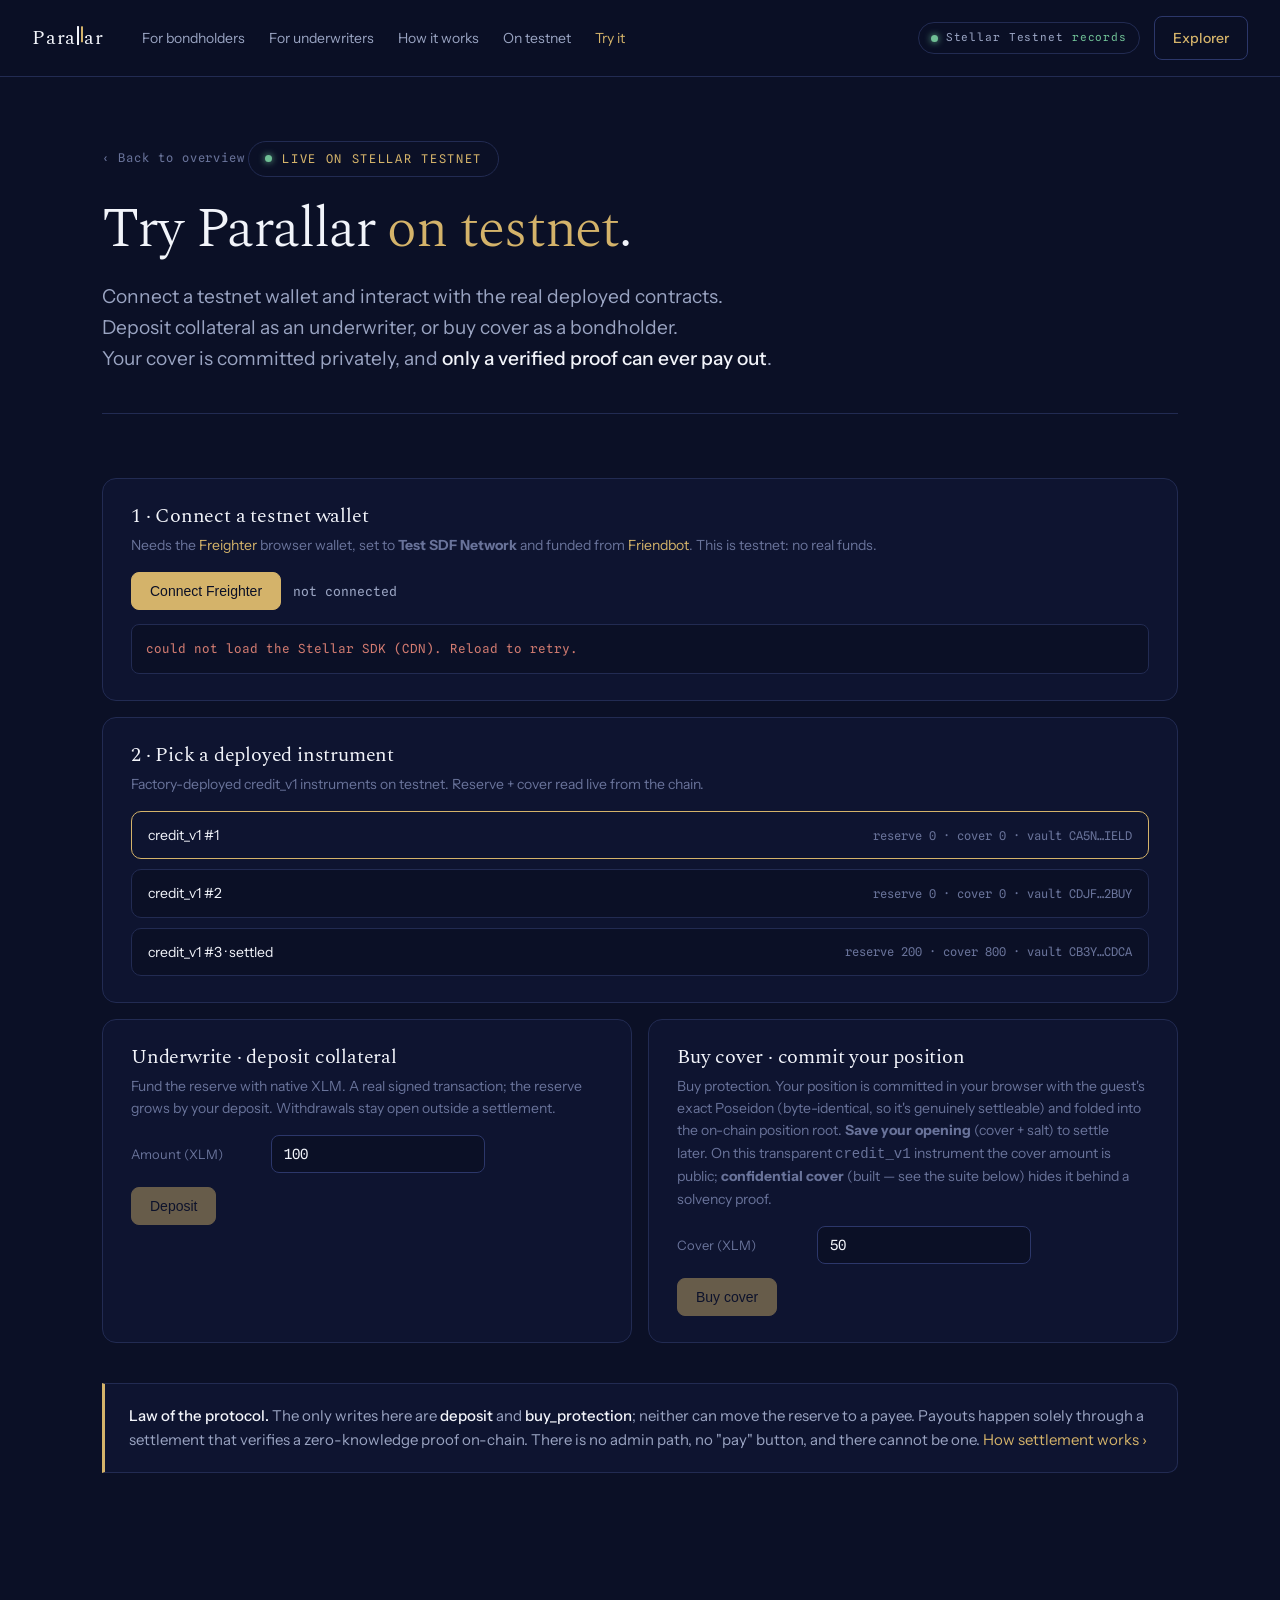
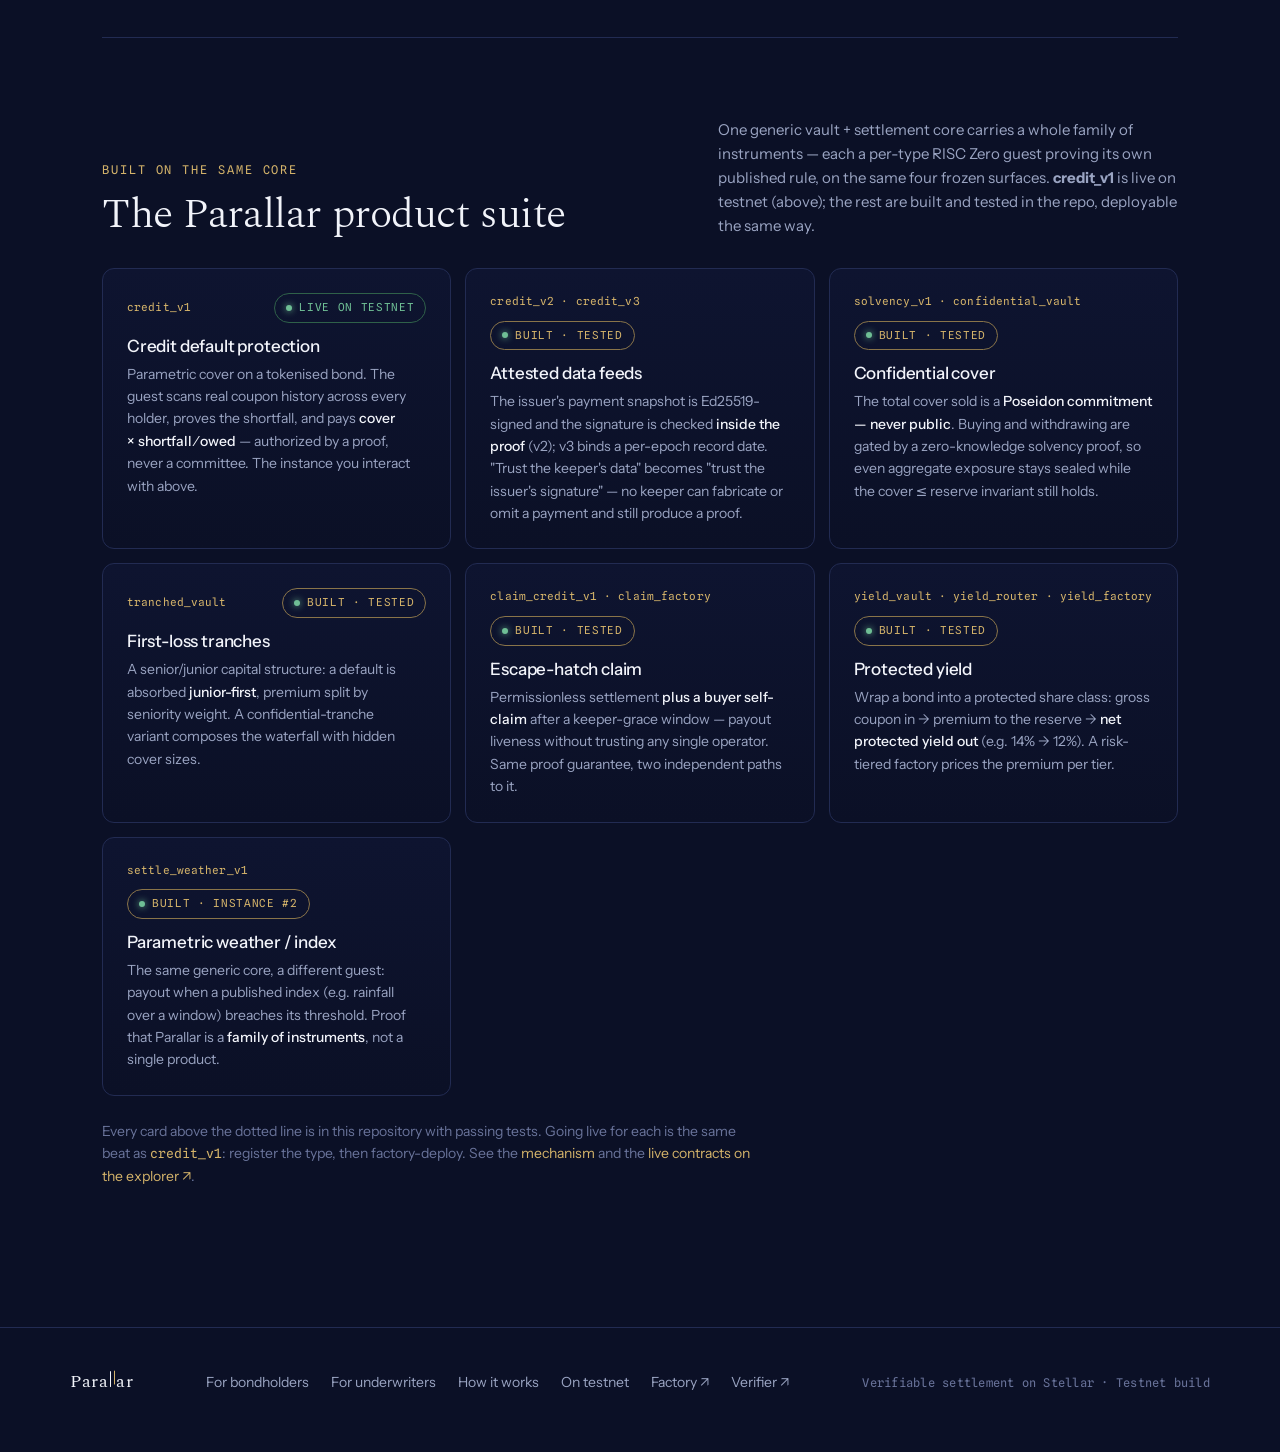
==== commit 95886730: "R72: website copy sweep (1/2) — reframe to the tokenised-asset settlement rail Per the Product Visio" ====
--- a/frontend/app.html
+++ b/frontend/app.html
@@ -66,8 +66,8 @@
       </div>
 
       <div class="panel buy">
-        <h3>Buy cover · commit privately</h3>
-        <p class="hint">Buy protection. Your cover size is sealed as a Poseidon commitment computed in your browser (byte-identical to the settlement guest). The chain stores only the commitment. <b>Save your opening</b> to settle later.</p>
+        <h3>Buy cover · commit your position</h3>
+        <p class="hint">Buy protection. Your position is committed in your browser with the guest's exact Poseidon (byte-identical, so it's genuinely settleable) and folded into the on-chain position root. <b>Save your opening</b> (cover + salt) to settle later. On this transparent <code>credit_v1</code> instrument the cover amount is public; <b>confidential cover</b> (built — see the suite below) hides it behind a solvency proof.</p>
         <div class="field">
           <label for="cov-amt">Cover (XLM)</label>
           <input id="cov-amt" type="number" min="1" step="1" value="50" inputmode="numeric">
@@ -93,7 +93,7 @@
       <div class="feat prod">
         <div class="prod-top"><code class="prod-id">credit_v1</code><span class="tag settled"><span class="dot"></span> Live on testnet</span></div>
         <h3>Credit default protection</h3>
-        <p>Parametric cover on a tokenized bond. The guest scans real coupon history across every holder, proves the shortfall, and pays <b>cover × shortfall ⁄ owed</b> — authorized by a proof, never a committee. The instance you interact with above.</p>
+        <p>Parametric cover on a tokenised bond. The guest scans real coupon history across every holder, proves the shortfall, and pays <b>cover × shortfall ⁄ owed</b> — authorized by a proof, never a committee. The instance you interact with above.</p>
       </div>
 
       <div class="feat prod">
